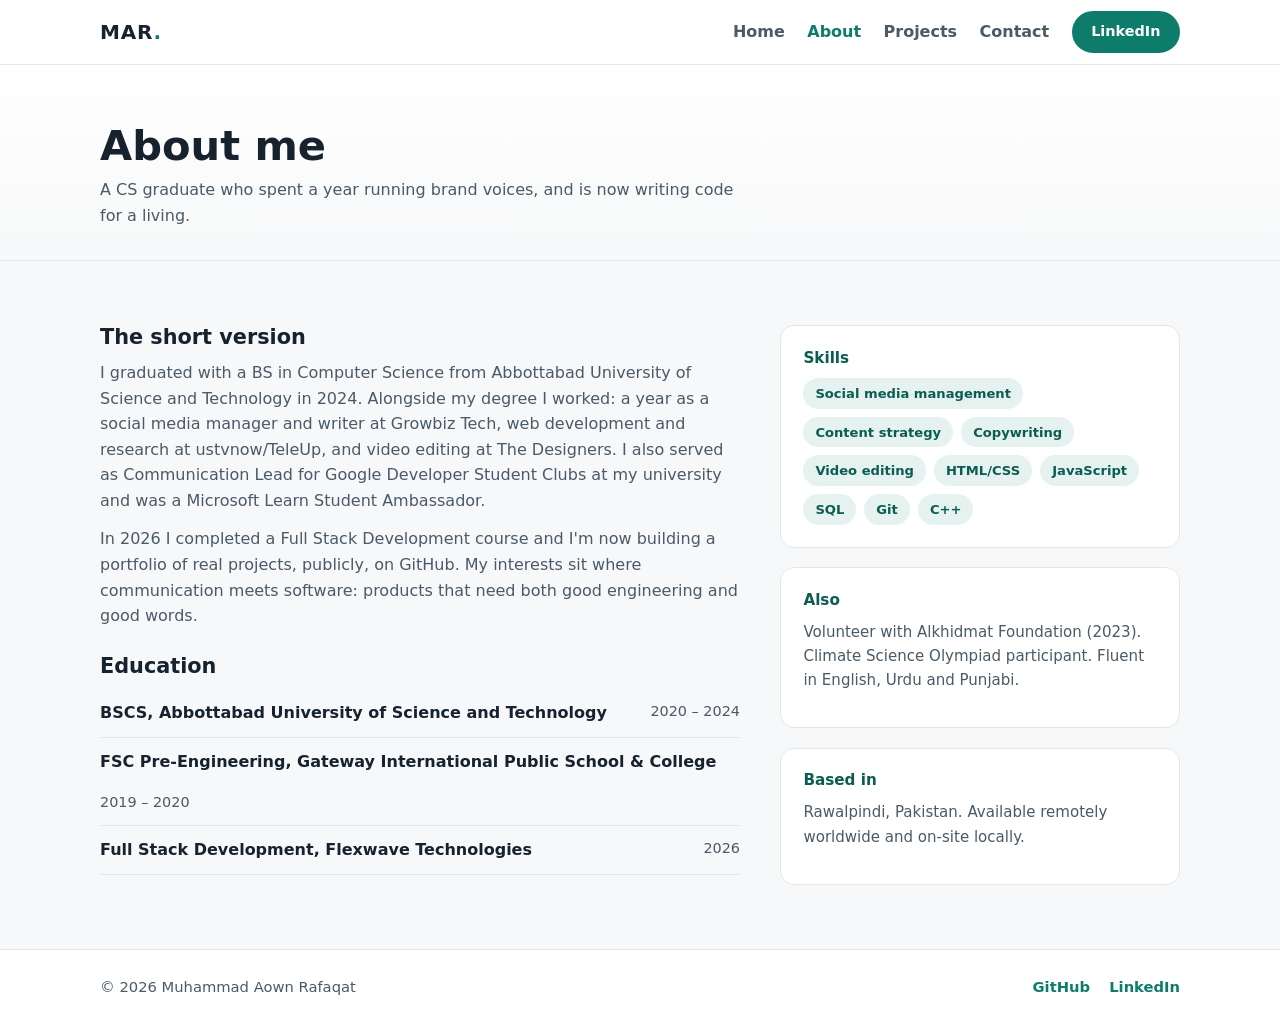
==== about.html @ 9f949538 "Add portfolio website: hand-built HTML, CSS and JavaScript" ====
<!DOCTYPE html>
<html lang="en">
<head>
  <meta charset="UTF-8" />
  <meta name="viewport" content="width=device-width, initial-scale=1.0" />
  <title>About | Muhammad Aown Rafaqat</title>
  <link rel="stylesheet" href="styles.css" />
</head>
<body>
  <header class="site-header">
    <nav class="nav" aria-label="Main navigation">
      <a class="nav__brand" href="index.html">MAR<span>.</span></a>
      <button class="nav__toggle" id="navToggle" aria-label="Open menu" aria-expanded="false">
        <span></span><span></span><span></span>
      </button>
      <ul class="nav__links" id="navLinks">
        <li><a href="index.html">Home</a></li>
        <li><a href="about.html" class="active">About</a></li>
        <li><a href="projects.html">Projects</a></li>
        <li><a href="contact.html">Contact</a></li>
        <li><a class="btn btn--small" href="https://www.linkedin.com/in/muhammad-aown-rafaqat-1a7705451/" target="_blank" rel="noopener">LinkedIn</a></li>
      </ul>
    </nav>
  </header>

  <main>
    <section class="page-head">
      <div class="container">
        <h1>About me</h1>
        <p>A CS graduate who spent a year running brand voices, and is now writing code for a living.</p>
      </div>
    </section>

    <section class="section">
      <div class="container split">
        <div class="split__main">
          <h2>The short version</h2>
          <p>I graduated with a BS in Computer Science from Abbottabad University of Science and Technology in 2024. Alongside my degree I worked: a year as a social media manager and writer at Growbiz Tech, web development and research at ustvnow/TeleUp, and video editing at The Designers. I also served as Communication Lead for Google Developer Student Clubs at my university and was a Microsoft Learn Student Ambassador.</p>
          <p>In 2026 I completed a Full Stack Development course and I'm now building a portfolio of real projects, publicly, on GitHub. My interests sit where communication meets software: products that need both good engineering and good words.</p>
          <h2>Education</h2>
          <ul class="timeline">
            <li><strong>BSCS, Abbottabad University of Science and Technology</strong><span>2020 – 2024</span></li>
            <li><strong>FSC Pre-Engineering, Gateway International Public School &amp; College</strong><span>2019 – 2020</span></li>
            <li><strong>Full Stack Development, Flexwave Technologies</strong><span>2026</span></li>
          </ul>
        </div>
        <aside class="split__side">
          <div class="panel">
            <h3>Skills</h3>
            <ul class="tags">
              <li>Social media management</li>
              <li>Content strategy</li>
              <li>Copywriting</li>
              <li>Video editing</li>
              <li>HTML/CSS</li>
              <li>JavaScript</li>
              <li>SQL</li>
              <li>Git</li>
              <li>C++</li>
            </ul>
          </div>
          <div class="panel">
            <h3>Also</h3>
            <p>Volunteer with Alkhidmat Foundation (2023). Climate Science Olympiad participant. Fluent in English, Urdu and Punjabi.</p>
          </div>
          <div class="panel">
            <h3>Based in</h3>
            <p>Rawalpindi, Pakistan. Available remotely worldwide and on-site locally.</p>
          </div>
        </aside>
      </div>
    </section>
  </main>

  <footer class="site-footer">
    <div class="container footer__inner">
      <p>© <span id="year"></span> Muhammad Aown Rafaqat</p>
      <div class="footer__links">
        <a href="https://github.com/rafaqatmuhammadaown537" target="_blank" rel="noopener">GitHub</a>
        <a href="https://www.linkedin.com/in/muhammad-aown-rafaqat-1a7705451/" target="_blank" rel="noopener">LinkedIn</a>
      </div>
    </div>
  </footer>
  <script src="script.js"></script>
</body>
</html>
---- styles.css ----
/* ===== Base ===== */
:root {
  --ink: #16232e;
  --ink-soft: #4a5a66;
  --bg: #f7f8f9;
  --surface: #ffffff;
  --accent: #0e7c6b;
  --accent-dark: #0a5d50;
  --line: #e3e7ea;
  --radius: 14px;
  --shadow: 0 8px 24px rgba(22, 35, 46, 0.08);
  --font: "Segoe UI", system-ui, -apple-system, "Helvetica Neue", Arial, sans-serif;
}

* { margin: 0; padding: 0; box-sizing: border-box; }

html { scroll-behavior: smooth; }

body {
  font-family: var(--font);
  color: var(--ink);
  background: var(--bg);
  line-height: 1.6;
}

img { max-width: 100%; display: block; }

a { color: var(--accent); text-decoration: none; }
a:hover { color: var(--accent-dark); }

h1, h2, h3 { line-height: 1.2; }

.container { width: min(1080px, 92%); margin: 0 auto; }

/* ===== Header / nav ===== */
.site-header {
  position: sticky;
  top: 0;
  z-index: 20;
  background: rgba(255, 255, 255, 0.92);
  backdrop-filter: blur(8px);
  border-bottom: 1px solid var(--line);
}

.nav {
  width: min(1080px, 92%);
  margin: 0 auto;
  display: flex;
  align-items: center;
  justify-content: space-between;
  min-height: 64px;
}

.nav__brand {
  font-weight: 800;
  font-size: 1.25rem;
  letter-spacing: 0.04em;
  color: var(--ink);
}
.nav__brand span { color: var(--accent); }

.nav__links {
  display: flex;
  align-items: center;
  gap: 1.4rem;
  list-style: none;
}
.nav__links a { color: var(--ink-soft); font-weight: 600; }
.nav__links a.active { color: var(--accent); }
.nav__links a.btn { color: #fff; }

.nav__toggle {
  display: none;
  flex-direction: column;
  gap: 5px;
  background: none;
  border: 0;
  cursor: pointer;
  padding: 8px;
}
.nav__toggle span {
  width: 22px;
  height: 2px;
  background: var(--ink);
  border-radius: 2px;
  transition: transform 0.2s ease, opacity 0.2s ease;
}
.nav__toggle.open span:nth-child(1) { transform: translateY(7px) rotate(45deg); }
.nav__toggle.open span:nth-child(2) { opacity: 0; }
.nav__toggle.open span:nth-child(3) { transform: translateY(-7px) rotate(-45deg); }

/* ===== Buttons ===== */
.btn {
  display: inline-block;
  background: var(--accent);
  color: #fff;
  font-weight: 700;
  padding: 0.75rem 1.5rem;
  border-radius: 999px;
  border: 2px solid var(--accent);
  cursor: pointer;
  font-size: 1rem;
  font-family: inherit;
  transition: background 0.2s ease, transform 0.15s ease;
}
.btn:hover { background: var(--accent-dark); color: #fff; transform: translateY(-1px); }
.btn--ghost { background: transparent; color: var(--accent); }
.btn--ghost:hover { background: rgba(14, 124, 107, 0.08); color: var(--accent-dark); }
.btn--small { padding: 0.45rem 1.1rem; font-size: 0.9rem; }

/* ===== Hero ===== */
.hero {
  padding: 4.5rem 0 4rem;
  background:
    radial-gradient(1000px 400px at 85% -10%, rgba(14, 124, 107, 0.12), transparent),
    linear-gradient(180deg, #ffffff 0%, var(--bg) 100%);
}
.hero__grid {
  display: grid;
  grid-template-columns: 1.2fr 0.8fr;
  gap: 3rem;
  align-items: center;
}
.hero__kicker {
  font-weight: 700;
  color: var(--accent);
  text-transform: uppercase;
  letter-spacing: 0.14em;
  font-size: 0.85rem;
}
.hero__text h1 { font-size: clamp(2.2rem, 5vw, 3.4rem); margin: 0.4rem 0 0.8rem; }
.hero__tagline { font-size: 1.15rem; color: var(--ink-soft); max-width: 34rem; }
.hero__actions { display: flex; gap: 0.9rem; margin: 1.6rem 0 1.4rem; flex-wrap: wrap; }
.hero__meta { display: flex; gap: 1.4rem; flex-wrap: wrap; list-style: none; color: var(--ink-soft); font-size: 0.92rem; }
.hero__meta li::before { content: "•"; color: var(--accent); margin-right: 0.5rem; }

.hero__card {
  background: var(--surface);
  border: 1px solid var(--line);
  border-radius: var(--radius);
  box-shadow: var(--shadow);
  padding: 1.8rem;
}
.hero__card h2 { font-size: 1.05rem; margin-bottom: 1rem; }
.skill { padding: 0.9rem 0; border-top: 1px solid var(--line); }
.skill:first-of-type { border-top: 0; padding-top: 0; }
.skill h3 { font-size: 0.98rem; color: var(--accent-dark); }
.skill p { font-size: 0.92rem; color: var(--ink-soft); }

/* ===== Sections ===== */
.section { padding: 4rem 0; }
.section__title { font-size: 1.7rem; margin-bottom: 1.8rem; }

.page-head {
  padding: 3.5rem 0 2rem;
  background: linear-gradient(180deg, #ffffff 0%, var(--bg) 100%);
  border-bottom: 1px solid var(--line);
}
.page-head h1 { font-size: clamp(1.9rem, 4vw, 2.6rem); }
.page-head p { color: var(--ink-soft); max-width: 40rem; margin-top: 0.4rem; }

/* ===== Grid & cards ===== */
.grid { display: grid; gap: 1.4rem; }
.grid--3 { grid-template-columns: repeat(3, 1fr); }
.grid--2 { grid-template-columns: repeat(2, 1fr); }

.card {
  background: var(--surface);
  border: 1px solid var(--line);
  border-radius: var(--radius);
  padding: 1.6rem;
  box-shadow: var(--shadow);
}
.card__date {
  font-size: 0.82rem;
  font-weight: 700;
  color: var(--accent);
  text-transform: uppercase;
  letter-spacing: 0.08em;
}
.card h3 { margin: 0.35rem 0 0.15rem; font-size: 1.1rem; }
.card__org { color: var(--ink-soft); font-size: 0.92rem; font-weight: 600; }
.card p + p { margin-top: 0.6rem; }
.section .btn--ghost { margin-top: 1.8rem; }

.card--project { position: relative; display: flex; flex-direction: column; }
.card--project p { color: var(--ink-soft); flex: 1; }
.card--coming { opacity: 0.85; }
.card__badge {
  position: absolute;
  top: 1.2rem;
  right: 1.2rem;
  background: rgba(14, 124, 107, 0.12);
  color: var(--accent-dark);
  font-size: 0.72rem;
  font-weight: 800;
  text-transform: uppercase;
  letter-spacing: 0.08em;
  padding: 0.25rem 0.65rem;
  border-radius: 999px;
}
.card__badge--muted { background: rgba(74, 90, 102, 0.12); color: var(--ink-soft); }
.card__links { display: flex; gap: 1.2rem; margin-top: 1rem; font-weight: 700; }

/* ===== Split layout ===== */
.split {
  display: grid;
  grid-template-columns: 1.6fr 1fr;
  gap: 2.5rem;
  align-items: start;
}
.split h2 { font-size: 1.3rem; margin: 1.6rem 0 0.6rem; }
.split h2:first-child { margin-top: 0; }
.split p { color: var(--ink-soft); margin-bottom: 0.8rem; }
.split__side { display: grid; gap: 1.2rem; }

.panel {
  background: var(--surface);
  border: 1px solid var(--line);
  border-radius: var(--radius);
  padding: 1.4rem;
}
.panel h3 { font-size: 0.95rem; margin-bottom: 0.7rem; color: var(--accent-dark); }
.panel p { color: var(--ink-soft); font-size: 0.94rem; }

.tags { list-style: none; display: flex; flex-wrap: wrap; gap: 0.5rem; }
.tags li {
  background: rgba(14, 124, 107, 0.1);
  color: var(--accent-dark);
  font-size: 0.82rem;
  font-weight: 600;
  padding: 0.3rem 0.75rem;
  border-radius: 999px;
}

.timeline { list-style: none; }
.timeline li {
  padding: 0.7rem 0;
  border-bottom: 1px solid var(--line);
  display: flex;
  justify-content: space-between;
  gap: 1rem;
  flex-wrap: wrap;
}
.timeline li span { color: var(--ink-soft); font-size: 0.9rem; }

.contact-list { list-style: none; }
.contact-list li { padding: 0.35rem 0; font-weight: 600; }

/* ===== Form ===== */
.form__row { margin-bottom: 1.2rem; }
.form label { display: block; font-weight: 700; font-size: 0.92rem; margin-bottom: 0.35rem; }
.form input,
.form textarea {
  width: 100%;
  font-family: inherit;
  font-size: 1rem;
  color: var(--ink);
  padding: 0.75rem 0.9rem;
  border: 1px solid var(--line);
  border-radius: 10px;
  background: var(--surface);
  transition: border-color 0.2s ease;
}
.form input:focus,
.form textarea:focus { outline: none; border-color: var(--accent); }
.form input.invalid,
.form textarea.invalid { border-color: #c0392b; }
.form__error {
  display: none;
  color: #c0392b;
  font-size: 0.85rem;
  margin-top: 0.3rem;
}
.form__error.show { display: block; }
.form__success {
  margin-top: 1rem;
  color: var(--accent-dark);
  font-weight: 600;
}

/* ===== CTA band ===== */
.cta-band {
  background: var(--ink);
  color: #fff;
  padding: 3.5rem 0;
  text-align: center;
}
.cta-band h2 { font-size: 1.6rem; margin-bottom: 1.2rem; }
.cta-band em { color: #7fd6c6; font-style: normal; }

/* ===== Footer ===== */
.site-footer {
  border-top: 1px solid var(--line);
  padding: 1.6rem 0;
  background: var(--surface);
}
.footer__inner {
  display: flex;
  justify-content: space-between;
  align-items: center;
  gap: 1rem;
  flex-wrap: wrap;
  color: var(--ink-soft);
  font-size: 0.92rem;
}
.footer__links { display: flex; gap: 1.2rem; font-weight: 600; }

/* ===== Responsive ===== */
@media (max-width: 860px) {
  .hero__grid,
  .split { grid-template-columns: 1fr; }
  .grid--3 { grid-template-columns: 1fr; }
  .grid--2 { grid-template-columns: 1fr; }

  .nav__toggle { display: flex; }
  .nav__links {
    position: absolute;
    top: 64px;
    left: 0;
    right: 0;
    flex-direction: column;
    align-items: flex-start;
    background: var(--surface);
    border-bottom: 1px solid var(--line);
    padding: 1rem 5%;
    gap: 0.9rem;
    display: none;
  }
  .nav__links.open { display: flex; }
}
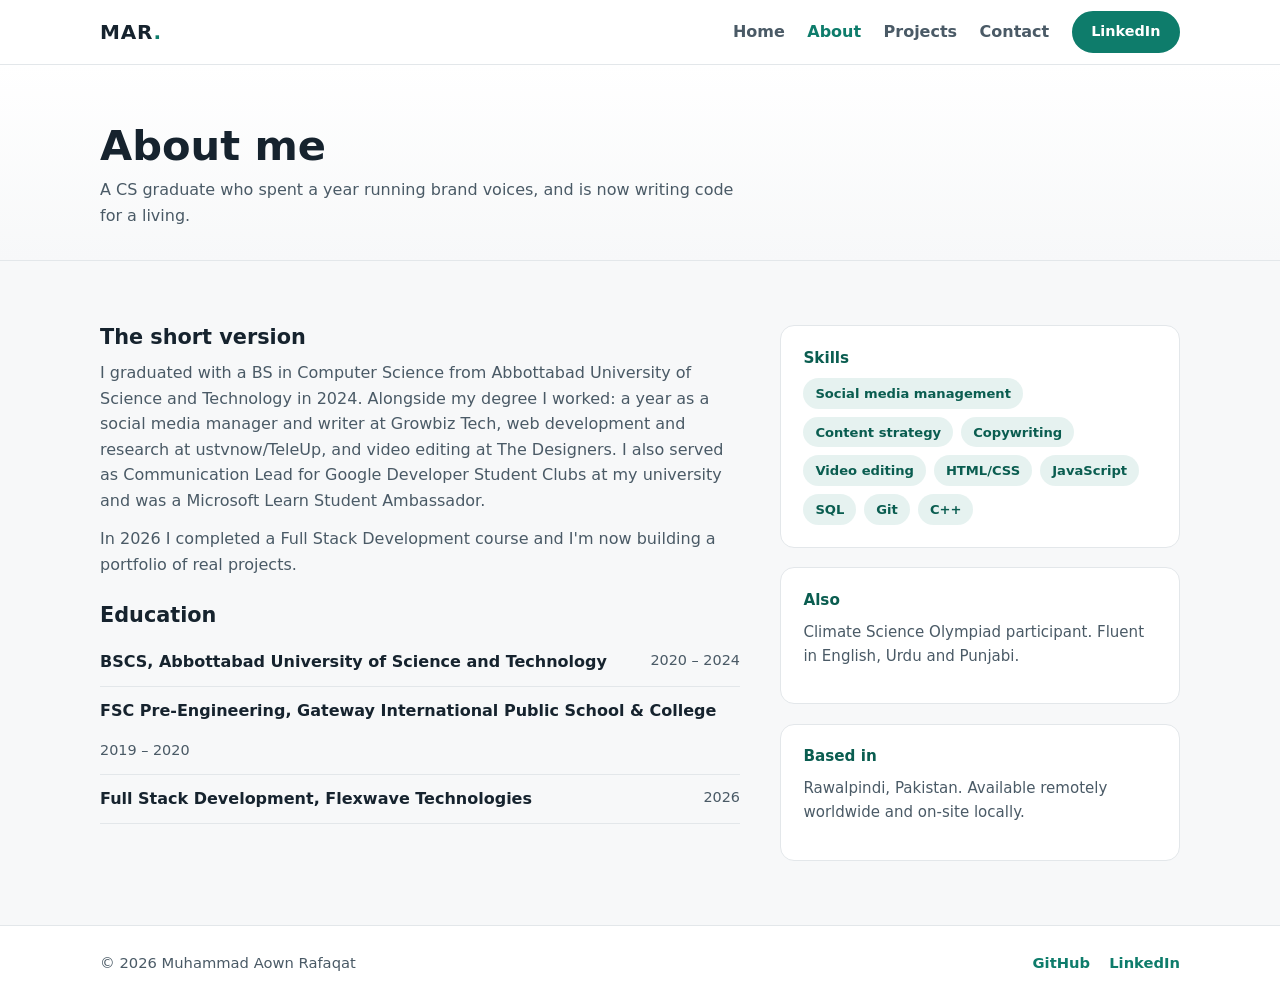
==== commit 278671b1: "Trim the About page wording" ====
--- a/about.html
+++ b/about.html
@@ -36,7 +36,7 @@
         <div class="split__main">
           <h2>The short version</h2>
           <p>I graduated with a BS in Computer Science from Abbottabad University of Science and Technology in 2024. Alongside my degree I worked: a year as a social media manager and writer at Growbiz Tech, web development and research at ustvnow/TeleUp, and video editing at The Designers. I also served as Communication Lead for Google Developer Student Clubs at my university and was a Microsoft Learn Student Ambassador.</p>
-          <p>In 2026 I completed a Full Stack Development course and I'm now building a portfolio of real projects, publicly, on GitHub. My interests sit where communication meets software: products that need both good engineering and good words.</p>
+          <p>In 2026 I completed a Full Stack Development course and I'm now building a portfolio of real projects.</p>
           <h2>Education</h2>
           <ul class="timeline">
             <li><strong>BSCS, Abbottabad University of Science and Technology</strong><span>2020 – 2024</span></li>
@@ -61,7 +61,7 @@
           </div>
           <div class="panel">
             <h3>Also</h3>
-            <p>Volunteer with Alkhidmat Foundation (2023). Climate Science Olympiad participant. Fluent in English, Urdu and Punjabi.</p>
+            <p>Climate Science Olympiad participant. Fluent in English, Urdu and Punjabi.</p>
           </div>
           <div class="panel">
             <h3>Based in</h3>
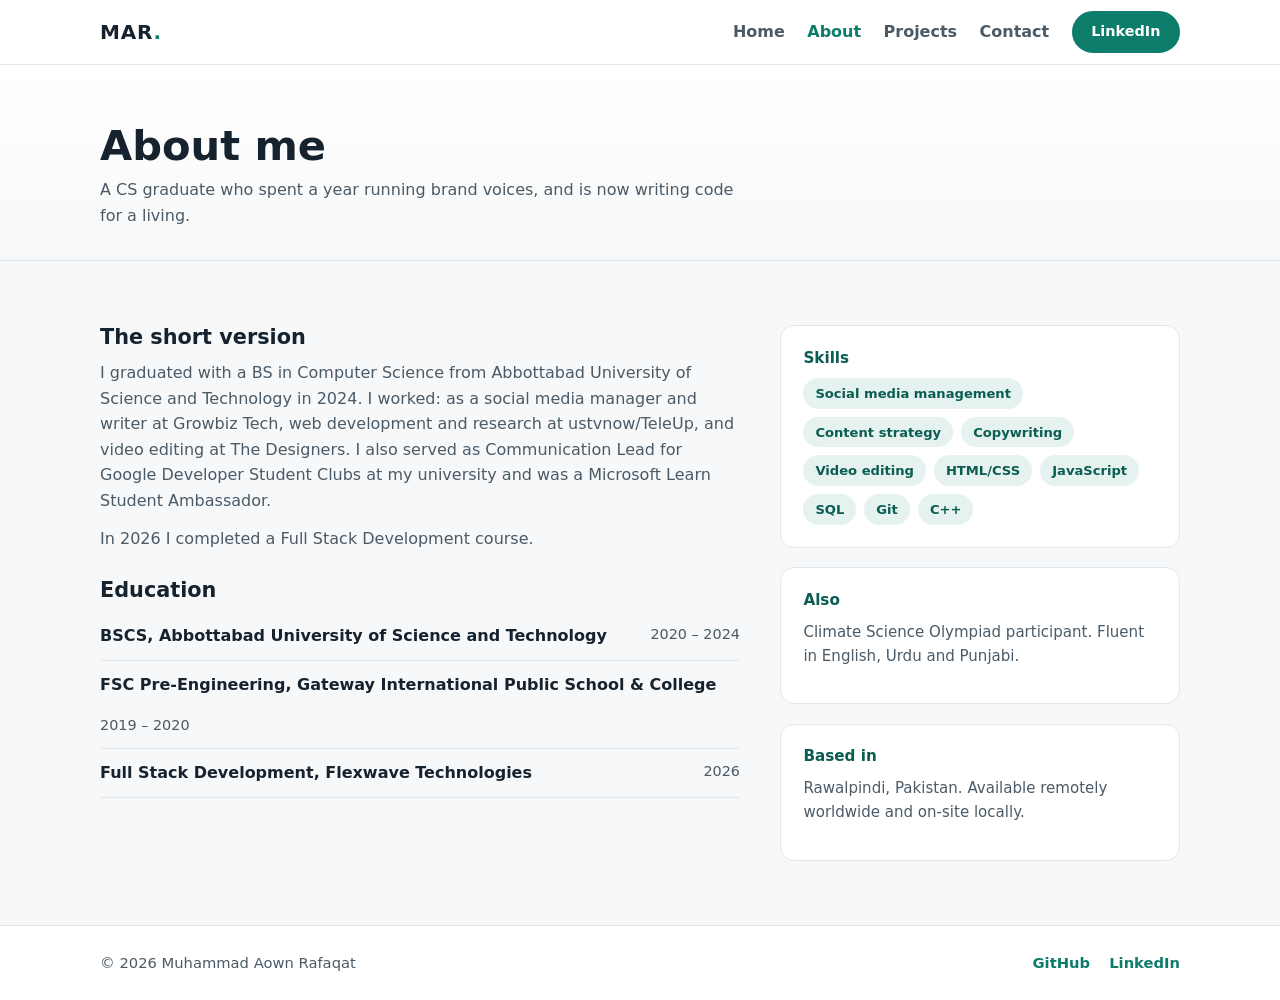
==== commit 6f0b92e9: "Tighten the About page further" ====
--- a/about.html
+++ b/about.html
@@ -35,8 +35,8 @@
       <div class="container split">
         <div class="split__main">
           <h2>The short version</h2>
-          <p>I graduated with a BS in Computer Science from Abbottabad University of Science and Technology in 2024. Alongside my degree I worked: a year as a social media manager and writer at Growbiz Tech, web development and research at ustvnow/TeleUp, and video editing at The Designers. I also served as Communication Lead for Google Developer Student Clubs at my university and was a Microsoft Learn Student Ambassador.</p>
-          <p>In 2026 I completed a Full Stack Development course and I'm now building a portfolio of real projects.</p>
+          <p>I graduated with a BS in Computer Science from Abbottabad University of Science and Technology in 2024. I worked: as a social media manager and writer at Growbiz Tech, web development and research at ustvnow/TeleUp, and video editing at The Designers. I also served as Communication Lead for Google Developer Student Clubs at my university and was a Microsoft Learn Student Ambassador.</p>
+          <p>In 2026 I completed a Full Stack Development course.</p>
           <h2>Education</h2>
           <ul class="timeline">
             <li><strong>BSCS, Abbottabad University of Science and Technology</strong><span>2020 – 2024</span></li>
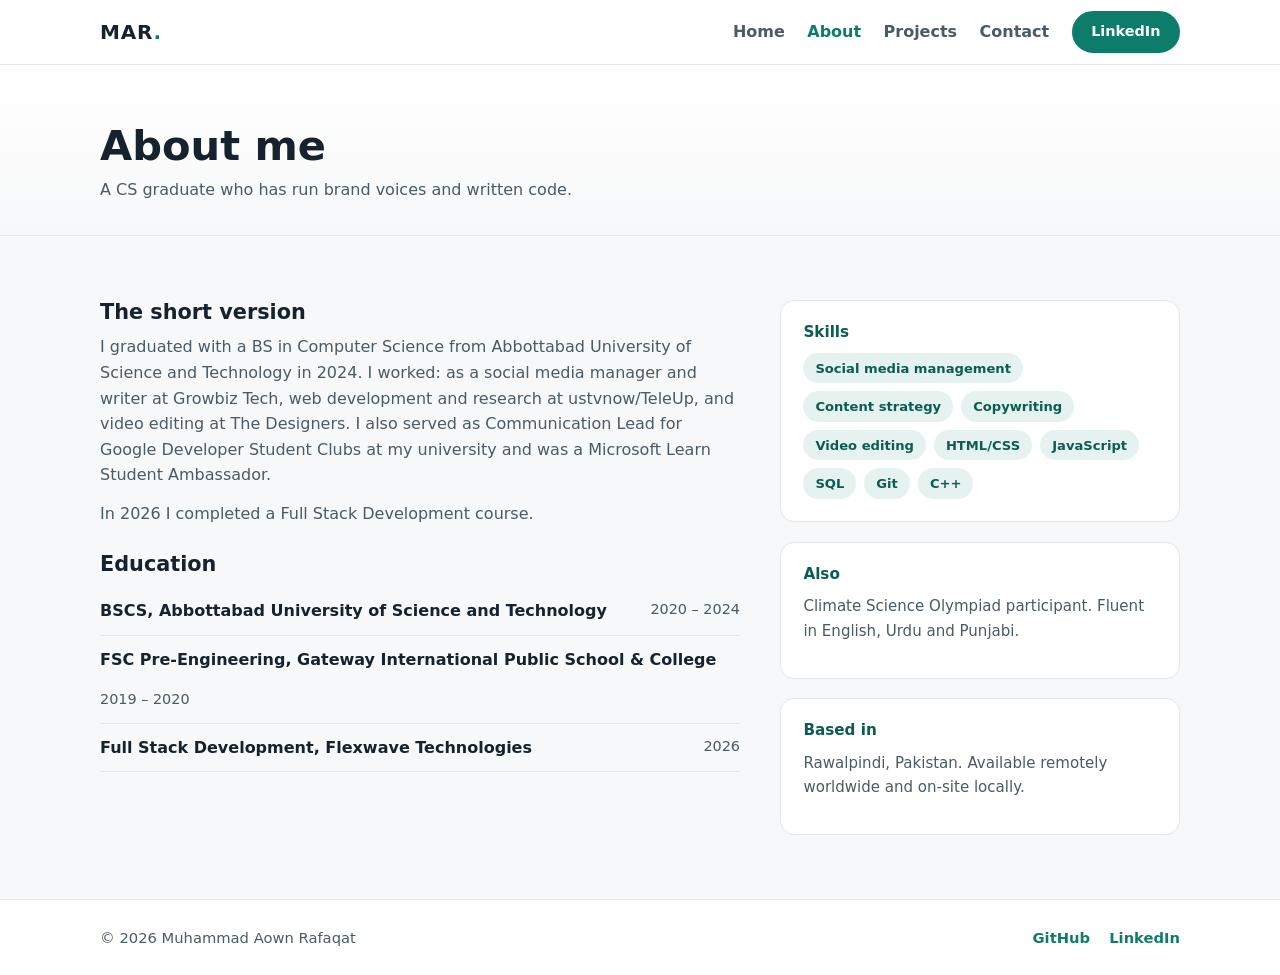
==== commit eaf92f46: "Simplify the About page intro line" ====
--- a/about.html
+++ b/about.html
@@ -27,7 +27,7 @@
     <section class="page-head">
       <div class="container">
         <h1>About me</h1>
-        <p>A CS graduate who spent a year running brand voices, and is now writing code for a living.</p>
+        <p>A CS graduate who has run brand voices and written code.</p>
       </div>
     </section>
 
